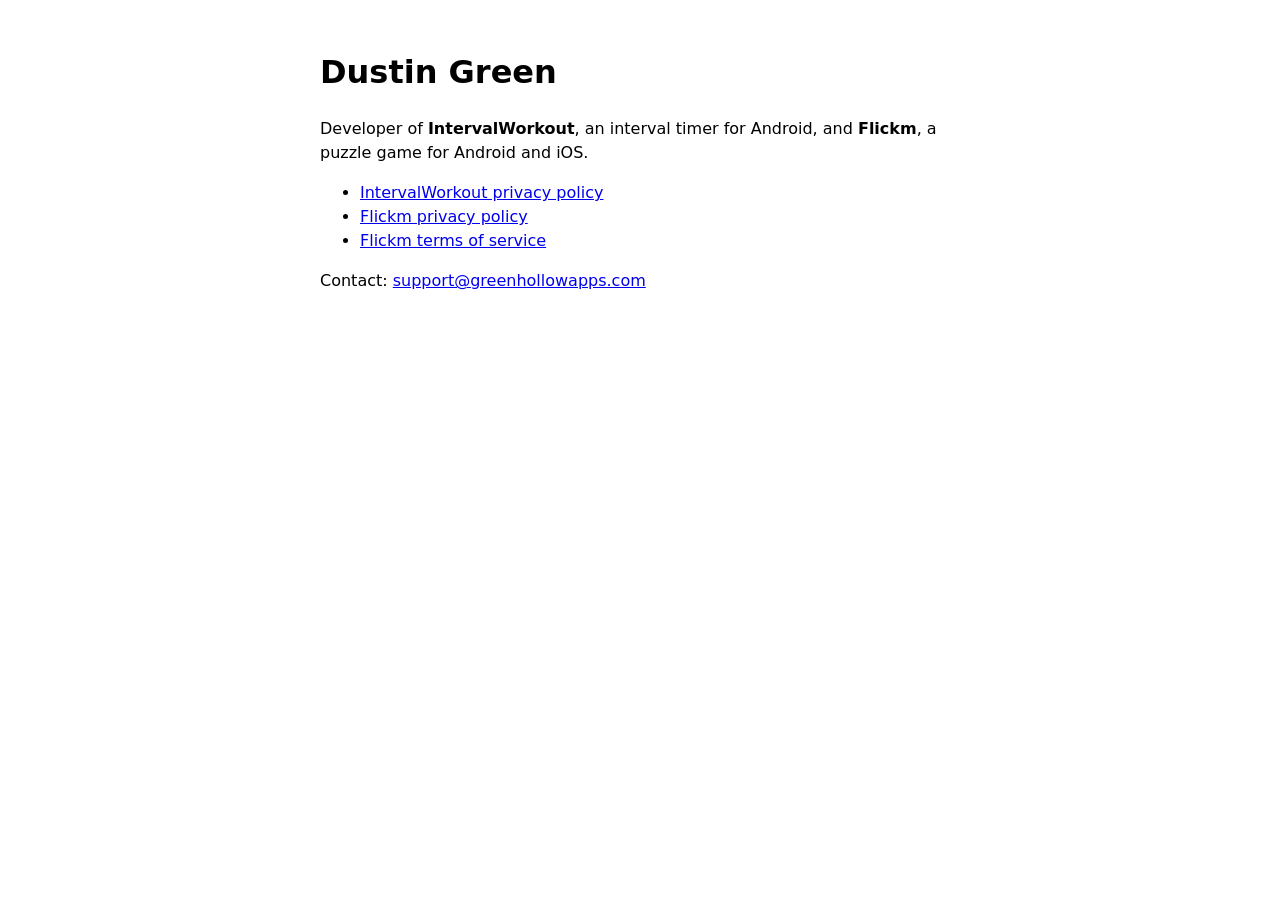
==== index.html @ 89083d9f "Link the privacy policy at its new org URL Co-Authored-By: Claude Opus 5.5 <noreply@anthropic.com> C" ====
<!doctype html>
<html lang="en">
<head>
<meta charset="utf-8">
<meta name="viewport" content="width=device-width, initial-scale=1">
<title>Dustin Green</title>
<style>
  body { font-family: system-ui, sans-serif; max-width: 40rem; margin: 3rem auto; padding: 0 1rem; line-height: 1.5; }
</style>
</head>
<body>
<h1>Dustin Green</h1>
<p>Developer of <strong>IntervalWorkout</strong>, an interval timer for Android, and <strong>Flickm</strong>, a puzzle game for Android and iOS.</p>
<ul>
  <li><a href="https://greenhollowapps.github.io/intervalworkout-privacy/">IntervalWorkout privacy policy</a></li>
  <li><a href="https://drgreen28.github.io/flickm-legal/privacy/">Flickm privacy policy</a></li>
  <li><a href="https://drgreen28.github.io/flickm-legal/terms/">Flickm terms of service</a></li>
</ul>
<p>Contact: <a href="mailto:support@greenhollowapps.com">support@greenhollowapps.com</a></p>
</body>
</html>
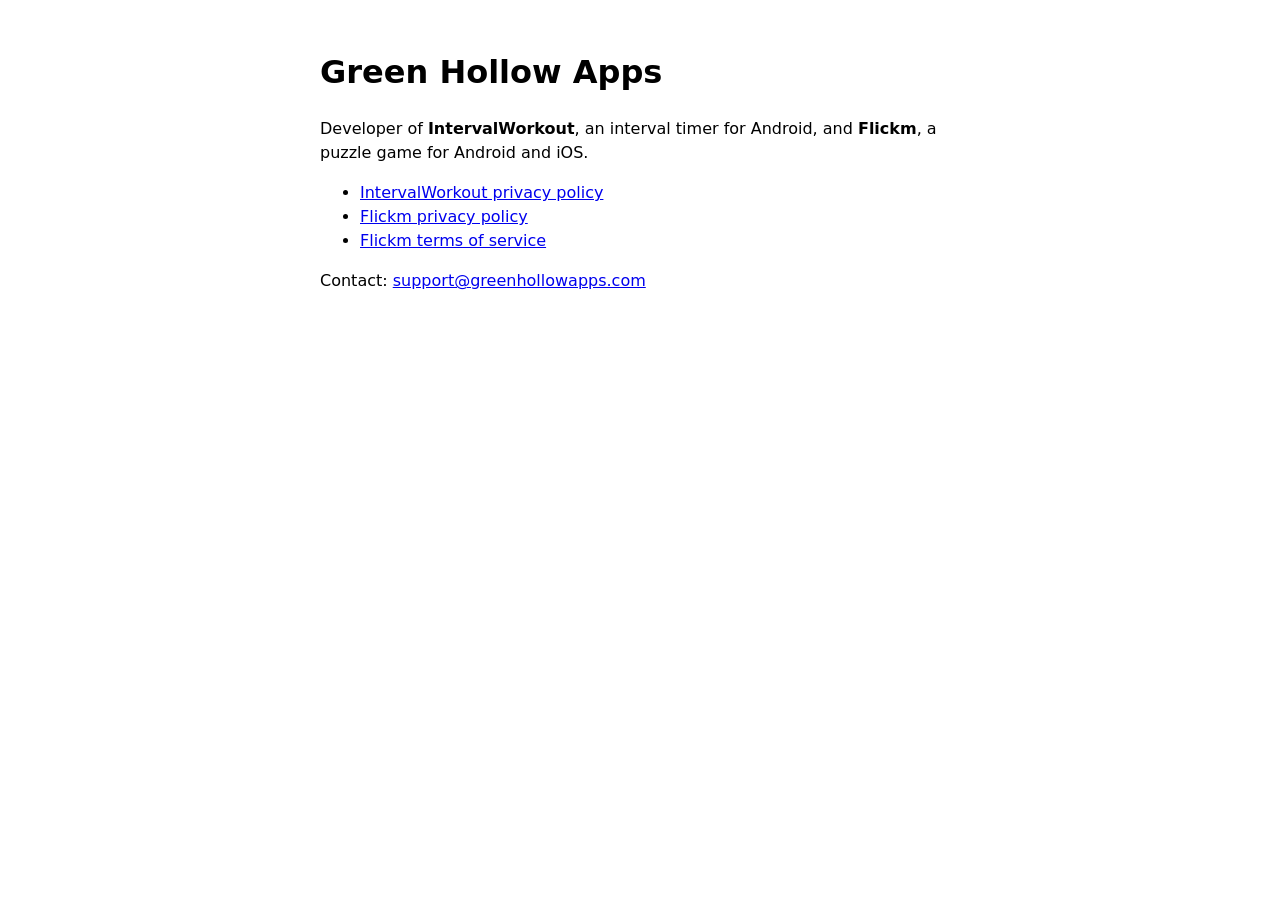
==== commit 42368d94: "Brand the site as Green Hollow Apps and link Flickm's pages at the org URL Co-Authored-By: Claude Op" ====
--- a/index.html
+++ b/index.html
@@ -3,18 +3,18 @@
 <head>
 <meta charset="utf-8">
 <meta name="viewport" content="width=device-width, initial-scale=1">
-<title>Dustin Green</title>
+<title>Green Hollow Apps</title>
 <style>
   body { font-family: system-ui, sans-serif; max-width: 40rem; margin: 3rem auto; padding: 0 1rem; line-height: 1.5; }
 </style>
 </head>
 <body>
-<h1>Dustin Green</h1>
+<h1>Green Hollow Apps</h1>
 <p>Developer of <strong>IntervalWorkout</strong>, an interval timer for Android, and <strong>Flickm</strong>, a puzzle game for Android and iOS.</p>
 <ul>
   <li><a href="https://greenhollowapps.github.io/intervalworkout-privacy/">IntervalWorkout privacy policy</a></li>
-  <li><a href="https://drgreen28.github.io/flickm-legal/privacy/">Flickm privacy policy</a></li>
-  <li><a href="https://drgreen28.github.io/flickm-legal/terms/">Flickm terms of service</a></li>
+  <li><a href="https://greenhollowapps.github.io/flickm-legal/privacy/">Flickm privacy policy</a></li>
+  <li><a href="https://greenhollowapps.github.io/flickm-legal/terms/">Flickm terms of service</a></li>
 </ul>
 <p>Contact: <a href="mailto:support@greenhollowapps.com">support@greenhollowapps.com</a></p>
 </body>
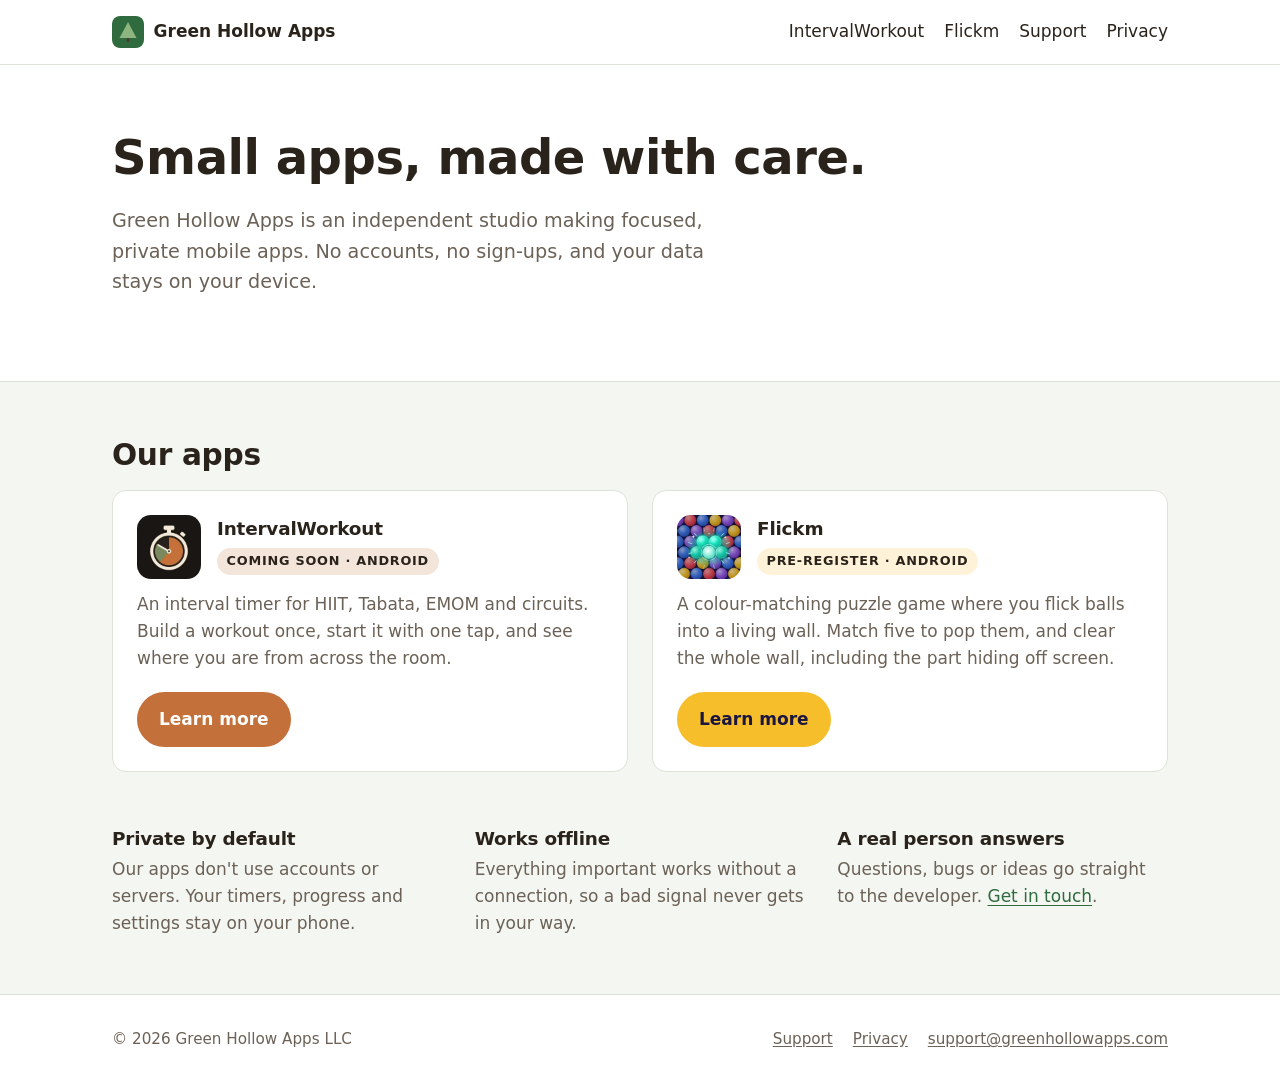
==== commit 6831ed1d: "Build out the website: app pages, support, and privacy hub Replace the single placeholder page with " ====
--- a/index.html
+++ b/index.html
@@ -4,18 +4,101 @@
 <meta charset="utf-8">
 <meta name="viewport" content="width=device-width, initial-scale=1">
 <title>Green Hollow Apps</title>
-<style>
-  body { font-family: system-ui, sans-serif; max-width: 40rem; margin: 3rem auto; padding: 0 1rem; line-height: 1.5; }
-</style>
+<meta name="description" content="Green Hollow Apps makes simple, private mobile apps: IntervalWorkout, an interval timer for HIIT and Tabata, and Flickm, a flick-and-pop puzzle game.">
+<link rel="canonical" href="https://greenhollowapps.github.io/">
+<meta property="og:type" content="website">
+<meta property="og:title" content="Green Hollow Apps">
+<meta property="og:description" content="Simple, private mobile apps: IntervalWorkout and Flickm.">
+<meta property="og:url" content="https://greenhollowapps.github.io/">
+<link rel="icon" href="/favicon.svg" type="image/svg+xml">
+<link rel="apple-touch-icon" href="/apple-touch-icon.png">
+<link rel="stylesheet" href="/assets/site.css">
+<script type="application/ld+json">
+{"@context":"https://schema.org","@type":"Organization","name":"Green Hollow Apps LLC","url":"https://greenhollowapps.github.io/","email":"support@greenhollowapps.com","logo":"https://greenhollowapps.github.io/apple-touch-icon.png"}
+</script>
 </head>
 <body>
-<h1>Green Hollow Apps</h1>
-<p>Developer of <strong>IntervalWorkout</strong>, an interval timer for Android, and <strong>Flickm</strong>, a puzzle game for Android and iOS.</p>
-<ul>
-  <li><a href="https://greenhollowapps.github.io/intervalworkout-privacy/">IntervalWorkout privacy policy</a></li>
-  <li><a href="https://greenhollowapps.github.io/flickm-legal/privacy/">Flickm privacy policy</a></li>
-  <li><a href="https://greenhollowapps.github.io/flickm-legal/terms/">Flickm terms of service</a></li>
-</ul>
-<p>Contact: <a href="mailto:support@greenhollowapps.com">support@greenhollowapps.com</a></p>
+<a class="skip" href="#main">Skip to content</a>
+<header class="site-header">
+  <div class="wrap">
+    <a class="brand" href="/"><img src="/assets/img/logo.svg" alt="" width="32" height="32">Green Hollow Apps</a>
+    <nav class="site-nav" aria-label="Main">
+      <a href="/intervalworkout/">IntervalWorkout</a>
+      <a href="/flickm/">Flickm</a>
+      <a href="/support/">Support</a>
+      <a href="/privacy/">Privacy</a>
+    </nav>
+  </div>
+</header>
+
+<main id="main">
+  <section class="hero">
+    <div class="wrap">
+      <h1>Small apps, made with care.</h1>
+      <p class="lead">Green Hollow Apps is an independent studio making focused, private mobile apps. No accounts, no sign-ups, and your data stays on your device.</p>
+    </div>
+  </section>
+
+  <section>
+    <div class="wrap">
+      <h2>Our apps</h2>
+      <div class="cards">
+        <article class="card theme-intervalworkout">
+          <div class="card-head">
+            <img src="/assets/img/intervalworkout/icon.webp" alt="" width="64" height="64">
+            <div>
+              <h3 class="card-app">IntervalWorkout</h3>
+              <span class="tag">Coming soon · Android</span>
+            </div>
+          </div>
+          <p>An interval timer for HIIT, Tabata, EMOM and circuits. Build a workout once, start it with one tap, and see where you are from across the room.</p>
+          <div class="actions"><a class="btn" href="/intervalworkout/">Learn more</a></div>
+        </article>
+
+        <article class="card theme-flickm">
+          <div class="card-head">
+            <img src="/assets/img/flickm/icon.webp" alt="" width="64" height="64">
+            <div>
+              <h3 class="card-app">Flickm</h3>
+              <span class="tag">Pre-register · Android</span>
+            </div>
+          </div>
+          <p>A colour-matching puzzle game where you flick balls into a living wall. Match five to pop them, and clear the whole wall, including the part hiding off screen.</p>
+          <div class="actions"><a class="btn" href="/flickm/">Learn more</a></div>
+        </article>
+      </div>
+    </div>
+  </section>
+
+  <section style="padding-top:0">
+    <div class="wrap">
+      <div class="features">
+        <div class="feature">
+          <h3>Private by default</h3>
+          <p>Our apps don't use accounts or servers. Your timers, progress and settings stay on your phone.</p>
+        </div>
+        <div class="feature">
+          <h3>Works offline</h3>
+          <p>Everything important works without a connection, so a bad signal never gets in your way.</p>
+        </div>
+        <div class="feature">
+          <h3>A real person answers</h3>
+          <p>Questions, bugs or ideas go straight to the developer. <a href="/support/">Get in touch</a>.</p>
+        </div>
+      </div>
+    </div>
+  </section>
+</main>
+
+<footer class="site-footer">
+  <div class="wrap">
+    <span>© 2026 Green Hollow Apps LLC</span>
+    <nav aria-label="Footer">
+      <a href="/support/">Support</a>
+      <a href="/privacy/">Privacy</a>
+      <a href="mailto:support@greenhollowapps.com">support@greenhollowapps.com</a>
+    </nav>
+  </div>
+</footer>
 </body>
 </html>
--- a/assets/site.css
+++ b/assets/site.css
@@ -0,0 +1,156 @@
+/* Green Hollow Apps — brand colours from GreenHollowApps/brand/README.md */
+:root {
+  --green: #2F6B3F;
+  --moss: #8DB580;
+  --bark: #4A3B2C;
+  --fog: #F4F6F2;
+
+  --bg: var(--fog);
+  --surface: #FFFFFF;
+  --text: #2A231B;
+  --muted: #6B6156;
+  --border: #DDE3D8;
+  --accent: var(--green);
+  --accent-text: #FFFFFF;
+  --link: var(--green);
+
+  --radius: 14px;
+  --wrap: 68rem;
+  font-family: system-ui, -apple-system, "Segoe UI", Roboto, sans-serif;
+  color-scheme: light dark;
+}
+
+@media (prefers-color-scheme: dark) {
+  :root {
+    --bg: #141A15;
+    --surface: #1D251E;
+    --text: #E9EDE6;
+    --muted: #A5AEA2;
+    --border: #2E3A30;
+    --accent: var(--moss);
+    --accent-text: #142016;
+    --link: var(--moss);
+  }
+}
+
+/* Per-app themes, taken from each app's own design system. */
+.theme-intervalworkout {
+  --accent: #C4703A;      /* terracotta: work */
+  --accent-text: #FFFFFF;
+  --link: #A85A28;
+  --hero-bg: #F5EADA;
+  --hero-text: #1F1B17;
+  --hero-muted: #6E6253;
+}
+.theme-flickm {
+  --accent: #F7BE2B;      /* level-complete yellow */
+  --accent-text: #1A1640;
+  --hero-bg: #1A1640;     /* navy stage */
+  --hero-text: #FFFFFF;
+  --hero-muted: #B9B4E8;
+}
+@media (prefers-color-scheme: dark) {
+  .theme-intervalworkout { --hero-bg: #221D18; --hero-text: #F5EADA; --hero-muted: #B8A992; --link: #E59563; }
+}
+
+*, *::before, *::after { box-sizing: border-box; }
+html { -webkit-text-size-adjust: 100%; }
+body {
+  margin: 0;
+  background: var(--bg);
+  color: var(--text);
+  line-height: 1.6;
+  font-size: 1.0625rem;
+}
+img { max-width: 100%; height: auto; display: block; }
+a { color: var(--link); text-underline-offset: 0.15em; }
+a:hover { text-decoration-thickness: 2px; }
+h1, h2, h3 { line-height: 1.2; letter-spacing: -0.01em; }
+h1 { font-size: clamp(2rem, 5vw, 3rem); margin: 0 0 0.5rem; }
+h2 { font-size: clamp(1.4rem, 3vw, 1.85rem); margin: 0 0 1rem; }
+h3 { font-size: 1.15rem; margin: 0 0 0.35rem; }
+
+.wrap { max-width: var(--wrap); margin: 0 auto; padding: 0 1rem; }
+.skip { position: absolute; left: -999px; }
+.skip:focus { left: 1rem; top: 1rem; z-index: 10; background: var(--surface); padding: 0.5rem 1rem; }
+
+/* Header */
+.site-header { background: var(--surface); border-bottom: 1px solid var(--border); }
+.site-header .wrap { display: flex; align-items: center; justify-content: space-between; gap: 1rem; min-height: 4rem; flex-wrap: wrap; }
+.brand { display: flex; align-items: center; gap: 0.6rem; font-weight: 700; color: var(--text); text-decoration: none; }
+.brand img { width: 32px; height: 32px; border-radius: 8px; }
+.site-nav { display: flex; gap: 0.25rem 1.25rem; flex-wrap: wrap; }
+.site-nav a { color: var(--text); text-decoration: none; font-weight: 500; padding: 0.25rem 0; }
+.site-nav a:hover, .site-nav a[aria-current="page"] { color: var(--link); text-decoration: underline; }
+
+main { display: block; }
+section { padding: 3.5rem 0; }
+.lead { font-size: 1.2rem; color: var(--muted); max-width: 40rem; }
+
+/* Hero */
+.hero { background: var(--hero-bg, var(--surface)); color: var(--hero-text, var(--text)); padding: 4rem 0; border-bottom: 1px solid var(--border); }
+.hero .lead { color: var(--hero-muted, var(--muted)); }
+.hero-grid { display: grid; gap: 2.5rem; align-items: center; grid-template-columns: 1fr; }
+@media (min-width: 52rem) { .hero-grid { grid-template-columns: 1.2fr 1fr; } }
+.hero-app { display: flex; gap: 1.25rem; align-items: center; margin-bottom: 1rem; }
+.hero-app img { width: 88px; height: 88px; border-radius: 20px; box-shadow: 0 4px 16px rgb(0 0 0 / 0.18); }
+.hero-shot { justify-self: center; max-width: 280px; }
+
+.phone { border-radius: 22px; overflow: hidden; box-shadow: 0 10px 30px rgb(0 0 0 / 0.22); border: 1px solid rgb(0 0 0 / 0.08); }
+
+/* Buttons and badges */
+.actions { display: flex; gap: 0.75rem; flex-wrap: wrap; margin-top: 1.5rem; align-items: center; }
+.btn {
+  display: inline-flex; align-items: center; gap: 0.5rem;
+  background: var(--accent); color: var(--accent-text);
+  padding: 0.75rem 1.25rem; border-radius: 999px;
+  font-weight: 600; text-decoration: none; border: 2px solid var(--accent);
+}
+.btn:hover { filter: brightness(1.05); text-decoration: none; }
+.btn[aria-disabled="true"] { opacity: 0.6; cursor: default; filter: none; }
+.btn-ghost { background: transparent; color: inherit; border-color: currentColor; }
+.tag { display: inline-block; font-size: 0.8rem; font-weight: 600; text-transform: uppercase; letter-spacing: 0.06em; padding: 0.2rem 0.6rem; border-radius: 999px; background: color-mix(in srgb, var(--accent) 18%, transparent); color: inherit; }
+.platforms { font-size: 0.95rem; color: var(--hero-muted, var(--muted)); }
+
+/* Cards */
+.cards { display: grid; gap: 1.5rem; grid-template-columns: repeat(auto-fit, minmax(18rem, 1fr)); }
+.card { background: var(--surface); border: 1px solid var(--border); border-radius: var(--radius); padding: 1.5rem; display: flex; flex-direction: column; gap: 0.75rem; }
+.card-head { display: flex; gap: 1rem; align-items: center; }
+.card-head img { width: 64px; height: 64px; border-radius: 14px; }
+.card p { margin: 0; color: var(--muted); }
+.card .actions { margin-top: auto; padding-top: 0.5rem; }
+.card-app { color: var(--text); }
+
+/* Feature grid */
+.features { display: grid; gap: 1.25rem 2rem; grid-template-columns: repeat(auto-fit, minmax(16rem, 1fr)); }
+.feature h3 { color: var(--text); }
+.feature p { margin: 0; color: var(--muted); }
+
+/* Screenshot strip */
+.shots { display: flex; gap: 1rem; overflow-x: auto; padding: 0.5rem 0.25rem 1.25rem; scroll-snap-type: x mandatory; }
+.shots img { flex: 0 0 auto; width: 200px; scroll-snap-align: start; border-radius: 16px; border: 1px solid var(--border); }
+
+/* Support */
+.contact-box { background: var(--surface); border: 1px solid var(--border); border-left: 4px solid var(--accent); border-radius: var(--radius); padding: 1.5rem; }
+.contact-box p:last-child { margin-bottom: 0; }
+details { background: var(--surface); border: 1px solid var(--border); border-radius: 10px; padding: 0.9rem 1.1rem; margin-bottom: 0.75rem; }
+details[open] { padding-bottom: 1.1rem; }
+summary { cursor: pointer; font-weight: 600; }
+details > :not(summary) { margin-bottom: 0; }
+.faq-group { margin-bottom: 2.5rem; }
+.faq-group h2 { display: flex; align-items: center; gap: 0.6rem; }
+.faq-group h2 img { width: 36px; height: 36px; border-radius: 9px; }
+
+.list-links { list-style: none; padding: 0; margin: 0; }
+.list-links li { padding: 0.6rem 0; border-bottom: 1px solid var(--border); }
+.prose > * { max-width: 44rem; }
+
+/* Footer */
+.site-footer { border-top: 1px solid var(--border); background: var(--surface); padding: 2rem 0; font-size: 0.95rem; color: var(--muted); }
+.site-footer .wrap { display: flex; flex-wrap: wrap; gap: 1rem 2rem; justify-content: space-between; }
+.site-footer nav { display: flex; gap: 0.5rem 1.25rem; flex-wrap: wrap; }
+.site-footer a { color: var(--muted); }
+
+@media (prefers-reduced-motion: no-preference) {
+  html { scroll-behavior: smooth; }
+}
